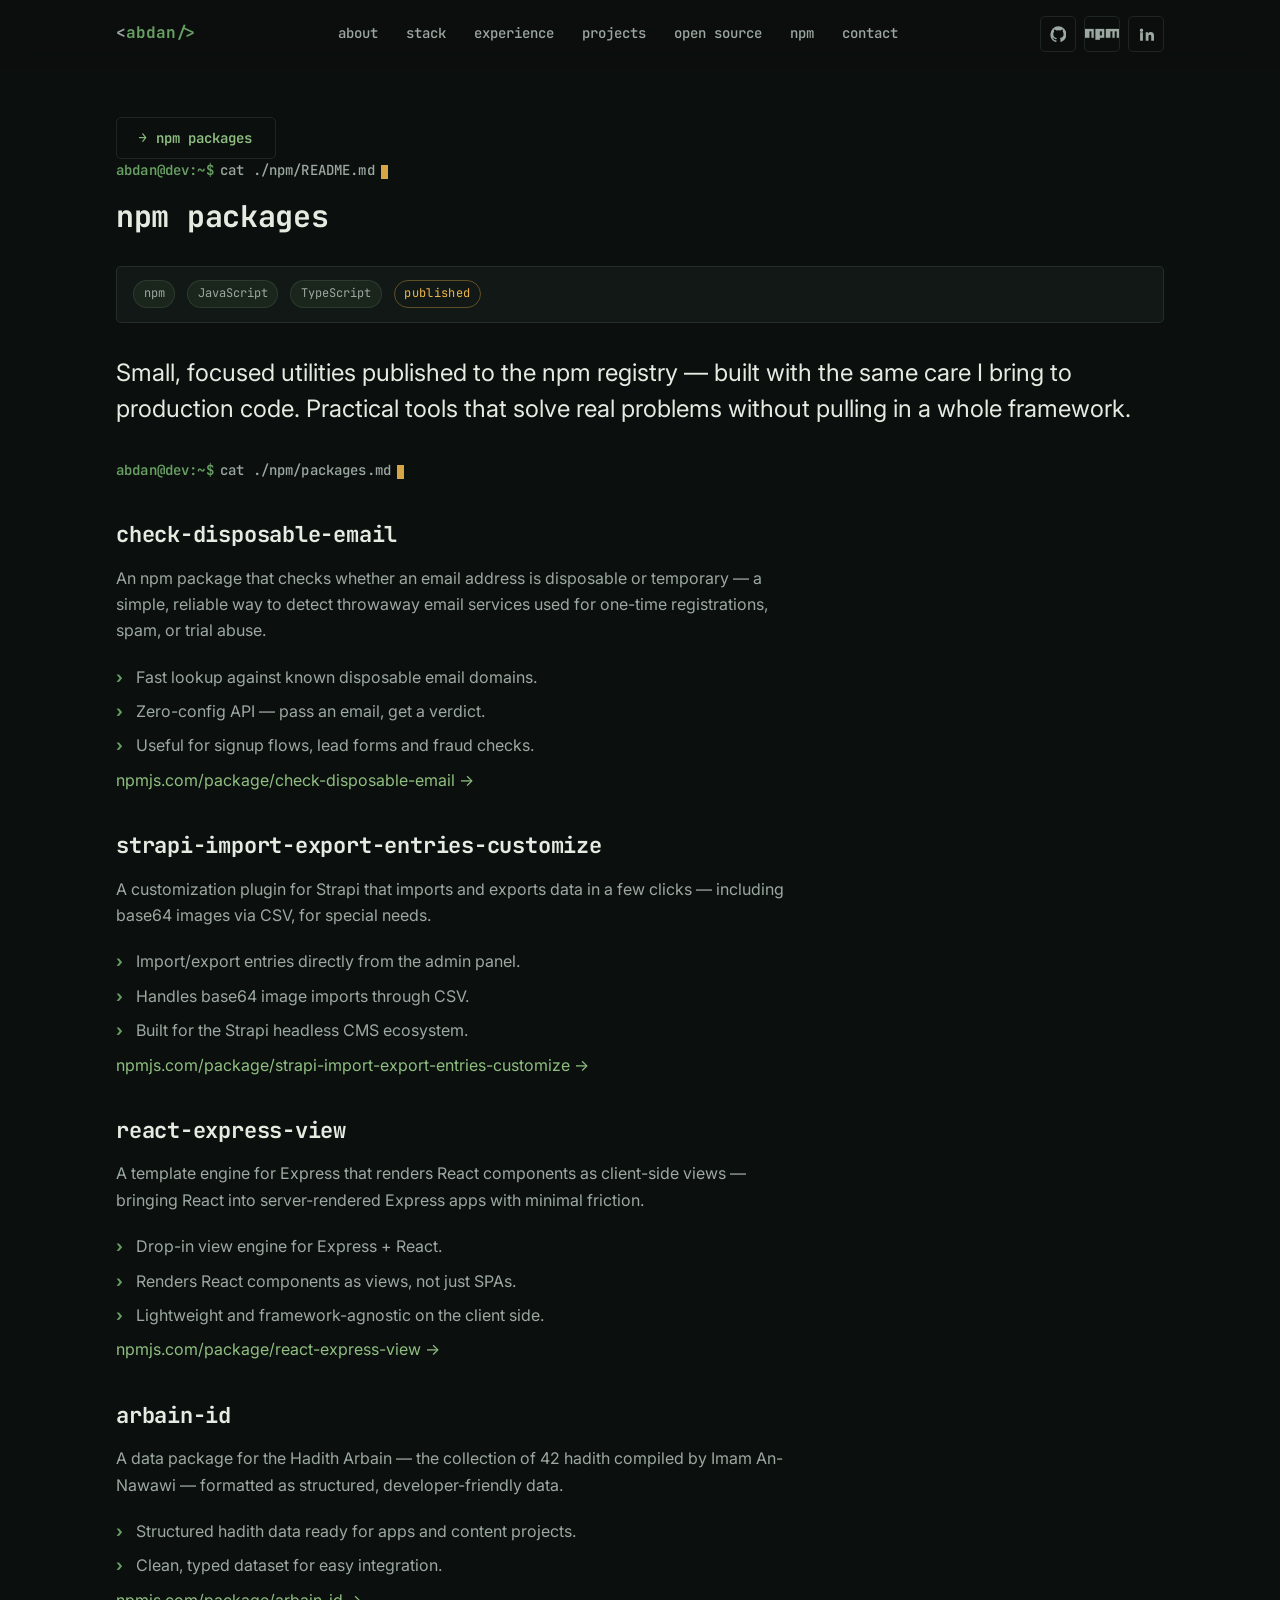
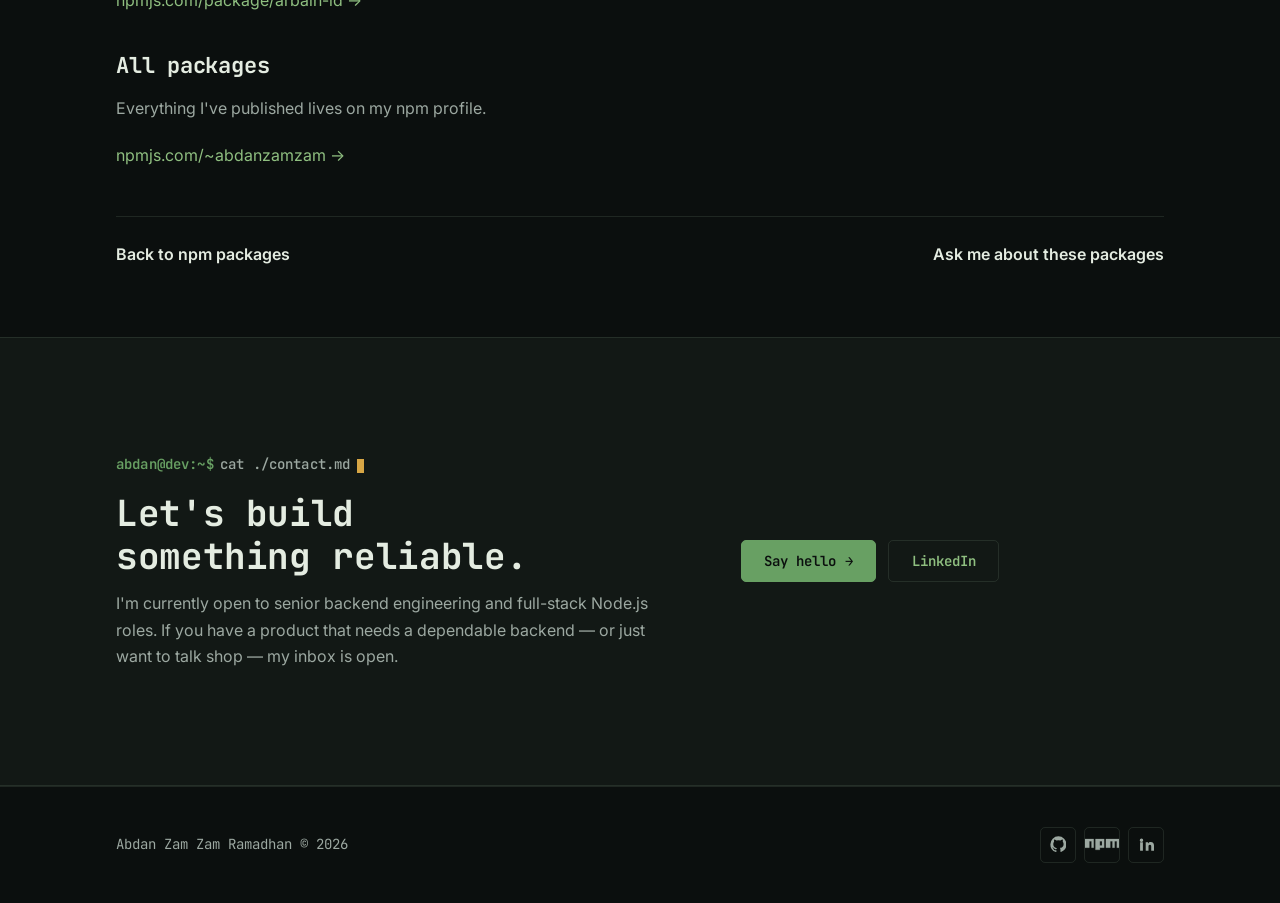
==== npm.html @ b6769aea "Split open source and npm into separate sections with dedicated detail pages" ====
<!doctype html>
<html lang="en">
<head>
  <meta charset="utf-8">
  <meta name="viewport" content="width=device-width, initial-scale=1">

  <!-- Primary meta -->
  <title>npm packages — Abdan Zam Zam Ramadhan</title>
  <meta name="description" content="Published npm packages by Abdan Zam Zam Ramadhan: check-disposable-email, strapi-import-export-entries-customize, react-express-view, and arbain-id.">
  <meta name="author" content="Abdan Zam Zam Ramadhan">
  <meta name="theme-color" content="#0B0F0E">

  <!-- Open Graph -->
  <meta property="og:type" content="article">
  <meta property="og:site_name" content="Abdan Zam Zam Ramadhan">
  <meta property="og:title" content="npm packages">
  <meta property="og:description" content="Published packages on the npm registry — check-disposable-email, strapi-import-export-entries-customize, react-express-view, and arbain-id.">
  <meta property="og:url" content="https://abdanzamzam.github.io/npm.html">
  <meta property="og:image" content="https://abdanzamzam.github.io/assets/images/profile-image.jpg">

  <!-- Favicon -->
  <link rel="icon" type="image/jpeg" href="assets/images/profile-image.jpg">
  <link rel="apple-touch-icon" href="assets/images/profile-image.jpg">

  <!-- Fonts: JetBrains Mono (display) + Inter (body) -->
  <link rel="preconnect" href="https://fonts.googleapis.com">
  <link rel="preconnect" href="https://fonts.gstatic.com" crossorigin>
  <link href="https://fonts.googleapis.com/css2?family=Inter:wght@400;500;600;700&family=JetBrains+Mono:wght@400;500;600;700&display=swap" rel="stylesheet">

  <link href="assets/css/main.css" rel="stylesheet">
</head>

<body>
  <a class="skip-link" href="#main">Skip to content</a>

  <!-- ================= header ================= -->
  <header class="site-header" id="site-header">
    <div class="container header-inner">
      <a class="brand" href="index.html" aria-label="Abdan Zam Zam Ramadhan — home">
        <span class="brand__mark">abdan</span>
      </a>

      <nav class="site-nav" aria-label="Primary">
        <button class="nav-toggle" type="button" aria-expanded="false" aria-controls="site-nav-list" aria-label="Toggle navigation">
          <span></span><span></span><span></span>
        </button>
        <ul class="nav-list" id="site-nav-list">
          <li><a href="index.html#about">about</a></li>
          <li><a href="index.html#stack">stack</a></li>
          <li><a href="index.html#experience">experience</a></li>
          <li><a href="index.html#projects">projects</a></li>
          <li><a href="index.html#open-source">open source</a></li>
          <li><a href="index.html#npm">npm</a></li>
          <li><a href="index.html#contact">contact</a></li>
        </ul>
      </nav>

      <ul class="socials socials--header" aria-label="Social links">
        <li>
          <a href="https://github.com/abdanzamzam/" target="_blank" rel="noopener" aria-label="GitHub profile (opens in new tab)">
            <svg viewBox="0 0 24 24" fill="currentColor" aria-hidden="true" focusable="false"><path d="M12 .5A11.5 11.5 0 0 0 .5 12a11.5 11.5 0 0 0 7.86 10.92c.58.1.79-.25.79-.56v-2c-3.2.7-3.87-1.54-3.87-1.54-.53-1.34-1.29-1.7-1.29-1.7-1.05-.72.08-.7.08-.7 1.16.08 1.77 1.2 1.77 1.2 1.04 1.77 2.7 1.26 3.36.96.1-.75.4-1.26.74-1.55-2.56-.3-5.25-1.28-5.25-5.69 0-1.26.45-2.29 1.19-3.1-.12-.3-.52-1.47.11-3.06 0 0 .97-.32 3.17 1.18a11 11 0 0 1 5.78 0c2.2-1.5 3.17-1.18 3.17-1.18.63 1.59.23 2.76.11 3.06.74.81 1.19 1.84 1.19 3.1 0 4.42-2.7 5.39-5.27 5.67.41.36.78 1.06.78 2.14v3.17c0 .31.2.67.8.56A11.5 11.5 0 0 0 23.5 12 11.5 11.5 0 0 0 12 .5Z"/></svg>
          </a>
        </li>
        <li>
          <a href="https://www.npmjs.com/~abdanzamzam" target="_blank" rel="noopener" aria-label="npm packages by Abdan (opens in new tab)">
            <svg class="socials__npm" viewBox="0 0 780 250" fill="currentColor" stroke="currentColor" stroke-width="5" aria-hidden="true" focusable="false"><path d="M240,250h100v-50h100V0H240V250z M340,50h50v100h-50V50z M480,0v200h100V50h50v150h50V50h50v150h50V0H480z M0,200h100V50h50v150h50V0H0V200z"/></svg>
          </a>
        </li>
        <li>
          <a href="https://www.linkedin.com/in/abdanzamzam/" target="_blank" rel="noopener" aria-label="LinkedIn profile (opens in new tab)">
            <svg viewBox="0 0 24 24" fill="currentColor" aria-hidden="true" focusable="false"><path d="M4.98 3.5a2.49 2.49 0 1 1 0 4.98 2.49 2.49 0 0 1 0-4.98ZM3 9h4v12H3V9Zm7.5 0h3.8v1.71h.05c.53-.95 1.83-1.96 3.77-1.96 4.03 0 4.78 2.65 4.78 6.1V21h-4v-5.4c0-1.29-.02-2.95-1.8-2.95-1.8 0-2.08 1.4-2.08 2.85V21h-4V9Z"/></svg>
          </a>
        </li>
      </ul>
    </div>
  </header>

  <main id="main">
    <!-- ================= work hero ================= -->
    <section class="work-hero" aria-labelledby="work-title">
      <div class="container">
        <a class="btn btn--back" href="index.html#npm">
          <span class="btn__arrow" aria-hidden="true">&larr;</span> npm packages
        </a>

        <p class="eyebrow">cat ./npm/README.md</p>
        <h1 class="section-title" id="work-title">npm packages</h1>
        <div class="work-hero__meta">
          <span class="tag">npm</span>
          <span class="tag">JavaScript</span>
          <span class="tag">TypeScript</span>
          <span class="exp__date">published</span>
        </div>
        <p class="about__lead">
          Small, focused utilities published to the npm registry — built with the same
          care I bring to production code. Practical tools that solve real problems
          without pulling in a whole framework.
        </p>
      </div>
    </section>

    <!-- ================= project body ================= -->
    <section class="section section--tight" aria-label="Package details">
      <div class="container">
        <p class="eyebrow">cat ./npm/packages.md</p>

        <div class="work-section">
          <h2>check-disposable-email</h2>
          <p>
            An npm package that checks whether an email address is disposable or temporary —
            a simple, reliable way to detect throwaway email services used for one-time
            registrations, spam, or trial abuse.
          </p>
          <ul>
            <li>Fast lookup against known disposable email domains.</li>
            <li>Zero-config API — pass an email, get a verdict.</li>
            <li>Useful for signup flows, lead forms and fraud checks.</li>
          </ul>
          <p>
            <a href="https://www.npmjs.com/package/check-disposable-email" target="_blank" rel="noopener">npmjs.com/package/check-disposable-email →</a>
          </p>
        </div>

        <div class="work-section">
          <h2>strapi-import-export-entries-customize</h2>
          <p>
            A customization plugin for Strapi that imports and exports data in a few
            clicks — including base64 images via CSV, for special needs.
          </p>
          <ul>
            <li>Import/export entries directly from the admin panel.</li>
            <li>Handles base64 image imports through CSV.</li>
            <li>Built for the Strapi headless CMS ecosystem.</li>
          </ul>
          <p>
            <a href="https://www.npmjs.com/package/strapi-import-export-entries-customize" target="_blank" rel="noopener">npmjs.com/package/strapi-import-export-entries-customize →</a>
          </p>
        </div>

        <div class="work-section">
          <h2>react-express-view</h2>
          <p>
            A template engine for Express that renders React components as client-side
            views — bringing React into server-rendered Express apps with minimal friction.
          </p>
          <ul>
            <li>Drop-in view engine for Express + React.</li>
            <li>Renders React components as views, not just SPAs.</li>
            <li>Lightweight and framework-agnostic on the client side.</li>
          </ul>
          <p>
            <a href="https://www.npmjs.com/package/react-express-view" target="_blank" rel="noopener">npmjs.com/package/react-express-view →</a>
          </p>
        </div>

        <div class="work-section">
          <h2>arbain-id</h2>
          <p>
            A data package for the Hadith Arbain — the collection of 42 hadith compiled by
            Imam An-Nawawi — formatted as structured, developer-friendly data.
          </p>
          <ul>
            <li>Structured hadith data ready for apps and content projects.</li>
            <li>Clean, typed dataset for easy integration.</li>
          </ul>
          <p>
            <a href="https://www.npmjs.com/package/arbain-id" target="_blank" rel="noopener">npmjs.com/package/arbain-id →</a>
          </p>
        </div>

        <div class="work-section">
          <h2>All packages</h2>
          <p>
            Everything I've published lives on my npm profile.
          </p>
          <p>
            <a href="https://www.npmjs.com/~abdanzamzam" target="_blank" rel="noopener">npmjs.com/~abdanzamzam →</a>
          </p>
        </div>

        <nav class="work-nav" aria-label="Project navigation">
          <a href="index.html#npm">Back to npm packages</a>
          <a href="mailto:abdan.dev@gmail.com?subject=npm%20packages">Ask me about these packages</a>
        </nav>
      </div>
    </section>

    <!-- ================= contact ================= -->
    <section class="contact section" id="contact" aria-labelledby="contact-title">
      <div class="container contact__inner">
        <div>
          <p class="eyebrow" id="contact-title">cat ./contact.md</p>
          <h2 class="contact__title">Let's build something reliable.</h2>
          <p class="contact__text">
            I'm currently open to senior backend engineering and full-stack Node.js roles.
            If you have a product that needs a dependable backend — or just want to talk
            shop — my inbox is open.
          </p>
        </div>
        <div class="contact__actions">
          <a class="btn btn--solid" href="mailto:abdan.dev@gmail.com">Say hello
            <span class="btn__arrow" aria-hidden="true">&rarr;</span>
          </a>
          <a class="btn" href="https://www.linkedin.com/in/abdanzamzam/" target="_blank" rel="noopener">LinkedIn</a>
        </div>
      </div>
    </section>
  </main>

  <!-- ================= footer ================= -->
  <footer class="site-footer">
    <div class="container footer-inner">
      <p class="footer-copy">Abdan Zam Zam Ramadhan © 2026</p>
      <ul class="socials" aria-label="Social links">
        <li>
          <a href="https://github.com/abdanzamzam/" target="_blank" rel="noopener" aria-label="GitHub profile (opens in new tab)">
            <svg viewBox="0 0 24 24" fill="currentColor" aria-hidden="true" focusable="false"><path d="M12 .5A11.5 11.5 0 0 0 .5 12a11.5 11.5 0 0 0 7.86 10.92c.58.1.79-.25.79-.56v-2c-3.2.7-3.87-1.54-3.87-1.54-.53-1.34-1.29-1.7-1.29-1.7-1.05-.72.08-.7.08-.7 1.16.08 1.77 1.2 1.77 1.2 1.04 1.77 2.7 1.26 3.36.96.1-.75.4-1.26.74-1.55-2.56-.3-5.25-1.28-5.25-5.69 0-1.26.45-2.29 1.19-3.1-.12-.3-.52-1.47.11-3.06 0 0 .97-.32 3.17 1.18a11 11 0 0 1 5.78 0c2.2-1.5 3.17-1.18 3.17-1.18.63 1.59.23 2.76.11 3.06.74.81 1.19 1.84 1.19 3.1 0 4.42-2.7 5.39-5.27 5.67.41.36.78 1.06.78 2.14v3.17c0 .31.2.67.8.56A11.5 11.5 0 0 0 23.5 12 11.5 11.5 0 0 0 12 .5Z"/></svg>
          </a>
        </li>
        <li>
          <a href="https://www.npmjs.com/~abdanzamzam" target="_blank" rel="noopener" aria-label="npm packages by Abdan (opens in new tab)">
            <svg class="socials__npm" viewBox="0 0 780 250" fill="currentColor" stroke="currentColor" stroke-width="5" aria-hidden="true" focusable="false"><path d="M240,250h100v-50h100V0H240V250z M340,50h50v100h-50V50z M480,0v200h100V50h50v150h50V50h50v150h50V0H480z M0,200h100V50h50v150h50V0H0V200z"/></svg>
          </a>
        </li>
        <li>
          <a href="https://www.linkedin.com/in/abdanzamzam/" target="_blank" rel="noopener" aria-label="LinkedIn profile (opens in new tab)">
            <svg viewBox="0 0 24 24" fill="currentColor" aria-hidden="true" focusable="false"><path d="M4.98 3.5a2.49 2.49 0 1 1 0 4.98 2.49 2.49 0 0 1 0-4.98ZM3 9h4v12H3V9Zm7.5 0h3.8v1.71h.05c.53-.95 1.83-1.96 3.77-1.96 4.03 0 4.78 2.65 4.78 6.1V21h-4v-5.4c0-1.29-.02-2.95-1.8-2.95-1.8 0-2.08 1.4-2.08 2.85V21h-4V9Z"/></svg>
          </a>
        </li>
      </ul>
    </div>
  </footer>

  <script src="assets/js/main.js"></script>
</body>
</html>
---- assets/css/main.css ----
/* ==========================================================================
   Abdan Zam Zam Ramadhan — portfolio design system
   Theme: "dev terminal" — Node green on a deep, warm-black base.
   --------------------------------------------------------------------------
   Tokens  / Typography / Base / Components / Sections / Motion / Responsive
   ========================================================================== */

/* --------------------------------------------------------------------------
   1. Design tokens
   -------------------------------------------------------------------------- */
:root {
  color-scheme: dark;

  /* palette */
  --bg-deep:        #0B0F0E;   /* page base — near-black, green undertone */
  --bg-panel:       #121815;   /* cards, terminal window */
  --bg-elev:        #171F1B;   /* hovers, raised surfaces */
  --line:           rgba(158, 186, 156, 0.14); /* hairlines */
  --ink:            #E4ECE1;   /* primary text */
  --muted:          #9CA8A1;   /* secondary text */
  --node-green:     #68A063;   /* primary accent — Node.js green */
  --node-bright:    #8FBF80;   /* interactive green (links, focus) */
  --amber:          #EDB64B;   /* secondary accent — terminal gold */

  /* typography */
  --font-mono: 'JetBrains Mono', ui-monospace, 'SFMono-Regular', Menlo, Consolas, monospace;
  --font-body: 'Inter', system-ui, -apple-system, 'Segoe UI', Roboto, sans-serif;

  /* scale (rem, base 16px) — 1.25 major third */
  --fs-xs:   0.75rem;   /* 12px */
  --fs-sm:   0.875rem;  /* 14px */
  --fs-base: 1rem;      /* 16px */
  --fs-md:   1.125rem;  /* 18px */
  --fs-lg:   1.375rem;  /* 22px */
  --fs-xl:   1.75rem;   /* 28px */
  --fs-2xl:  2.5rem;    /* 40px */
  --fs-3xl:  3.25rem;   /* 52px */

  /* layout */
  --container: 68rem;
  --section-pad: clamp(4rem, 9vw, 7.5rem);
  --radius: 0.5rem;
  --radius-sm: 0.3125rem;
  --gap: clamp(1.25rem, 3vw, 2.25rem);

  /* elevation */
  --shadow-window: 0 0 0 1px var(--line), 0 1.5rem 3.5rem -1.5rem rgba(0, 0, 0, 0.6);
}

/* --------------------------------------------------------------------------
   2. Reset & base
   -------------------------------------------------------------------------- */
*,
*::before,
*::after { box-sizing: border-box; }

html {
  scroll-behavior: smooth;
  scroll-padding-top: 5.5rem;
}

body {
  margin: 0;
  background: var(--bg-deep);
  color: var(--ink);
  font-family: var(--font-body);
  font-size: var(--fs-base);
  line-height: 1.65;
  -webkit-font-smoothing: antialiased;
  text-rendering: optimizeLegibility;
  overflow-x: hidden;
}

h1, h2, h3, h4, h5 {
  margin: 0 0 0.6em;
  font-family: var(--font-mono);
  font-weight: 700;
  line-height: 1.2;
  letter-spacing: -0.01em;
  text-wrap: balance;
}

p { margin: 0 0 1.25rem; }
p:last-child { margin-bottom: 0; }

a {
  color: var(--node-bright);
  text-decoration: none;
  border-radius: var(--radius-sm);
}
a:hover { color: var(--amber); }

ul, ol { margin: 0; padding: 0; }
li { list-style: none; }

img, svg {
  display: block;
  max-width: 100%;
  height: auto;
}

figure { margin: 0; }

strong { font-weight: 600; }

::selection {
  background: var(--node-green);
  color: var(--bg-deep);
}

/* Visible keyboard focus — never globally disable outlines */
:focus-visible {
  outline: 2px solid var(--node-bright);
  outline-offset: 3px;
}

/* Skip link */
.skip-link {
  position: absolute;
  left: 0.75rem;
  top: -3.5rem;
  z-index: 100;
  padding: 0.75rem 1rem;
  background: var(--node-bright);
  color: var(--bg-deep);
  font-family: var(--font-mono);
  font-size: var(--fs-sm);
  font-weight: 700;
  border-radius: var(--radius-sm);
  transition: top 0.2s ease;
}
.skip-link:focus-visible { top: 0.75rem; }

/* --------------------------------------------------------------------------
   3. Layout primitives
   -------------------------------------------------------------------------- */
.container {
  width: 100%;
  max-width: var(--container);
  margin-inline: auto;
  padding-inline: 1.25rem;
}

.section { padding-block: var(--section-pad); }

.section--tight { padding-top: 0; padding-bottom: calc(var(--section-pad) * 0.6); }

.grid {
  display: grid;
  gap: var(--gap);
}

/* Eyebrow — a terminal-prompt line above each section title */
.eyebrow {
  display: block;
  margin: 0 0 1rem;
  font-family: var(--font-mono);
  font-size: var(--fs-sm);
  font-weight: 500;
  letter-spacing: 0.01em;
  color: var(--muted);
  overflow-wrap: anywhere;
}
.eyebrow::before {
  content: 'abdan@dev:~$';
  color: var(--node-green);
  font-weight: 600;
  margin-right: 0.4rem;
}
.eyebrow::after {
  content: '';
  display: inline-block;
  width: 0.5em;
  height: 1em;
  margin-left: 0.4rem;
  vertical-align: text-bottom;
  background: var(--amber);
  opacity: 0.9;
}

.section-title {
  font-size: clamp(1.375rem, 2.4vw, 1.875rem);
  color: var(--ink);
  margin-bottom: 2rem;
}

/* --------------------------------------------------------------------------
   4. Buttons
   -------------------------------------------------------------------------- */
.btn {
  display: inline-flex;
  align-items: center;
  gap: 0.55rem;
  padding: 0.8rem 1.4rem;
  font-family: var(--font-mono);
  font-size: var(--fs-sm);
  font-weight: 600;
  line-height: 1;
  color: var(--node-bright);
  background: transparent;
  border: 1px solid var(--line);
  border-radius: var(--radius-sm);
  cursor: pointer;
  transition: border-color 0.2s ease, color 0.2s ease, background-color 0.2s ease;
}
.btn:hover {
  color: var(--amber);
  border-color: rgba(237, 182, 75, 0.5);
  background: rgba(237, 182, 75, 0.05);
}
.btn--solid {
  color: var(--bg-deep);
  background: var(--node-green);
  border-color: var(--node-green);
}
.btn--solid:hover {
  color: var(--bg-deep);
  background: var(--node-bright);
  border-color: var(--node-bright);
}
.btn .btn__arrow { transition: transform 0.2s ease; }
.btn:hover .btn__arrow { transform: translateX(3px); }
.btn--back .btn__arrow { transform: rotate(180deg); }
.btn--back:hover .btn__arrow { transform: rotate(180deg) translateX(3px); }

/* --------------------------------------------------------------------------
   5. Header / nav
   -------------------------------------------------------------------------- */
.site-header {
  position: sticky;
  top: 0;
  z-index: 50;
  background: color-mix(in srgb, var(--bg-deep) 82%, transparent);
  -webkit-backdrop-filter: blur(10px);
  backdrop-filter: blur(10px);
  border-bottom: 1px solid transparent;
  transition: border-color 0.3s ease;
}
.site-header.is-scrolled { border-color: var(--line); }

.header-inner {
  display: flex;
  align-items: center;
  justify-content: space-between;
  gap: 1rem;
  height: 4.25rem;
}

.brand {
  font-family: var(--font-mono);
  font-size: var(--fs-base);
  font-weight: 700;
  color: var(--ink);
  display: inline-flex;
  align-items: center;
  gap: 0.6rem;
  white-space: nowrap;
}
.brand .brand__mark {
  color: var(--node-green);
  display: inline-block;
  transform: translateY(-1px);
}
.brand .brand__mark::before { content: '<'; color: var(--muted); }
.brand .brand__mark::after  { content: '/>'; }
.brand:hover { color: var(--ink); }

/* Desktop nav */
.nav-list {
  display: flex;
  align-items: center;
  gap: clamp(0.5rem, 1.6vw, 1.25rem);
}
.nav-list a {
  font-family: var(--font-mono);
  font-size: var(--fs-sm);
  font-weight: 500;
  color: var(--muted);
  padding: 0.4rem 0.25rem;
  min-height: 2.75rem;
  display: inline-flex;
  align-items: center;
  border-bottom: 1px solid transparent;
  border-radius: 0;
}
.nav-list a:hover { color: var(--ink); }
.nav-list a.is-active { color: var(--ink); border-bottom-color: var(--node-green); }

/* Mobile toggle + panel */
.nav-toggle {
  display: none;
  flex-direction: column;
  justify-content: center;
  gap: 5px;
  width: 2.5rem;
  height: 2.5rem;
  padding: 0.55rem;
  background: transparent;
  border: 1px solid var(--line);
  border-radius: var(--radius-sm);
  cursor: pointer;
}
.nav-toggle span {
  display: block;
  height: 2px;
  width: 100%;
  background: var(--ink);
  border-radius: 2px;
  transition: transform 0.25s ease, opacity 0.25s ease;
}
.nav-toggle[aria-expanded='true'] span:nth-child(1) { transform: translateY(7px) rotate(45deg); }
.nav-toggle[aria-expanded='true'] span:nth-child(2) { opacity: 0; }
.nav-toggle[aria-expanded='true'] span:nth-child(3) { transform: translateY(-7px) rotate(-45deg); }

/* --------------------------------------------------------------------------
   6. Terminal (signature hero)
   -------------------------------------------------------------------------- */
.hero { padding-block: clamp(2rem, 5vw, 3.25rem) var(--section-pad); }

.terminal {
  width: 100%;
  max-width: var(--container);
  margin-inline: auto;
  background: var(--bg-panel);
  border: 1px solid var(--line);
  border-radius: var(--radius);
  box-shadow: var(--shadow-window);
  overflow: hidden;
  font-family: var(--font-mono);
}

.terminal__bar {
  display: flex;
  align-items: center;
  gap: 0.5rem;
  padding: 0.75rem 1rem;
  background: var(--bg-elev);
  border-bottom: 1px solid var(--line);
}
.terminal__dot {
  width: 0.7rem;
  height: 0.7rem;
  border-radius: 50%;
  background: var(--line);
}
.terminal__dot:nth-child(1) { background: #E06C60; }
.terminal__dot:nth-child(2) { background: #E5B95B; }
.terminal__dot:nth-child(3) { background: #68A063; }
.terminal__title {
  flex: 1;
  text-align: center;
  font-size: var(--fs-xs);
  color: var(--muted);
  letter-spacing: 0.04em;
  white-space: nowrap;
  overflow: hidden;
  text-overflow: ellipsis;
}
.terminal__title code {
  background: none;
  color: var(--muted);
  padding: 0;
}

.terminal__body {
  padding: clamp(1.25rem, 3.5vw, 2.25rem);
  font-size: clamp(0.8125rem, 1.8vw, 1rem);
  line-height: 1.8;
  min-height: 24rem;
}

.term-line { display: flex; flex-wrap: wrap; align-items: center; gap: 0 0.5rem; }
.term-line--cmd { margin-block: 1rem 0.35rem; }

/* The final cursor line sits below the CTA buttons — give it a bit more breathing room. */
.term-line[data-cursor-line] { padding-top: 0.75rem; }
.term-prompt {
  color: var(--node-green);
  font-weight: 600;
  white-space: nowrap;
}
.term-prompt .term-prompt__tilde { color: var(--muted); }
.term-cmd { color: var(--ink); word-break: break-word; }

.term-out {
  color: var(--muted);
  overflow-wrap: anywhere;
  word-break: break-word;
}
.term-out strong { color: var(--ink); }
.term-out .term-out__accent { color: var(--node-bright); }

.term-out--name { font-size: 1.35em; line-height: 1.3; color: var(--ink); font-weight: 700; margin: 0.25rem 0 0.5rem; }

.term-out--block {
  padding-left: 0.5rem;
  border-left: 2px solid var(--line);
  margin-top: 0.5rem;
}

.term-comment { color: var(--muted); opacity: 0.8; }

.term-list { margin: 0.35rem 0 0.75rem; }
.term-list li {
  font-family: var(--font-mono);
  color: var(--muted);
  padding-left: 1.25rem;
  position: relative;
  margin-bottom: 0.25rem;
}
.term-list li::before {
  content: '›';
  position: absolute;
  left: 0;
  color: var(--node-green);
  font-weight: 700;
}

.term-cursor {
  display: inline-block;
  width: 0.6em;
  height: 1.3em;
  margin-left: 0.15rem;
  vertical-align: text-bottom;
  background: var(--amber);
  animation: blink 1.1s steps(2, start) infinite;
}
@keyframes blink { 50% { opacity: 0; } }

/* Typed lines & outputs are hidden only while JS drives the terminal,
   so the full content stays visible for no-JS / assistive tech users. */
.js .term-line--hidden,
.js .term-out--hidden { display: none; }

.term-cta {
  margin-top: 1.75rem;
  display: flex;
  flex-wrap: wrap;
  gap: 0.75rem;
}

/* Tighten the terminal hero at small widths so it fits without overflow */
@media (max-width: 26rem) {
  .hero { padding-top: 1.25rem; }
  .terminal__body {
    padding: 1.1rem;
    font-size: 0.8125rem;
    min-height: 0;
    line-height: 1.75;
  }
  .term-cta { flex-direction: column; }
  .term-cta .btn { justify-content: center; }
}

/* Status strip under terminal */
.hero-status {
  margin-top: 1.25rem;
  display: flex;
  flex-wrap: wrap;
  gap: 0.5rem 1.75rem;
  font-family: var(--font-mono);
  font-size: var(--fs-sm);
  color: var(--muted);
}
.hero-status b {
  color: var(--node-bright);
  font-weight: 600;
}

/* --------------------------------------------------------------------------
   7. About
   -------------------------------------------------------------------------- */
.about__grid {
  display: grid;
  grid-template-columns: 1fr;
  gap: var(--gap);
  align-items: start;
}
.about__lead {
  font-size: clamp(1.125rem, 2.2vw, 1.5rem);
  line-height: 1.5;
  font-weight: 400;
  color: var(--ink);
  margin-bottom: 1.25rem;
}
.about__lead em { color: var(--node-bright); font-style: normal; }

.about__text { color: var(--muted); max-width: 46rem; }

.about__aside {
  background: var(--bg-panel);
  border: 1px solid var(--line);
  border-radius: var(--radius);
  padding: 1.5rem;
  font-size: var(--fs-sm);
}
.about__portrait {
  margin: -1.5rem -1.5rem 1.5rem;
  border-bottom: 1px solid var(--line);
  overflow: hidden;
  border-radius: var(--radius) var(--radius) 0 0;
}
.about__portrait img { width: 100%; }
.about__aside-title {
  font-family: var(--font-mono);
  font-size: var(--fs-xs);
  text-transform: uppercase;
  letter-spacing: 0.08em;
  color: var(--muted);
  margin-bottom: 1rem;
}
.about__aside dl { display: grid; grid-template-columns: auto 1fr; gap: 0.6rem 1rem; margin: 0; }
.about__aside dt { color: var(--node-green); font-family: var(--font-mono); font-weight: 600; }
.about__aside dd { margin: 0; color: var(--ink); overflow-wrap: anywhere; }

/* --------------------------------------------------------------------------
   8. Skills
   -------------------------------------------------------------------------- */
.skills__cols {
  display: grid;
  grid-template-columns: 1fr;
  gap: clamp(1.75rem, 5vw, 4rem);
}
.skills__group-title {
  font-family: var(--font-mono);
  font-size: var(--fs-sm);
  font-weight: 700;
  letter-spacing: 0.05em;
  text-transform: uppercase;
  color: var(--amber);
  margin-bottom: 1.25rem;
  display: flex;
  align-items: center;
  gap: 0.75rem;
}
.skills__group-title::before {
  content: '';
  width: 1.5rem;
  height: 1px;
  background: var(--amber);
  opacity: 0.5;
}

.chips { display: flex; flex-wrap: wrap; gap: 0.65rem; }
.chip {
  font-family: var(--font-mono);
  font-size: var(--fs-sm);
  color: var(--ink);
  background: var(--bg-panel);
  border: 1px solid var(--line);
  border-radius: 100px;
  padding: 0.45rem 0.95rem;
  transition: border-color 0.2s ease, color 0.2s ease;
}
.chip:hover {
  border-color: var(--node-green);
  color: var(--node-bright);
}
.chip--accent { border-color: rgba(104, 160, 99, 0.45); }

/* --------------------------------------------------------------------------
   9. Experience
   -------------------------------------------------------------------------- */
.timeline { position: relative; padding-left: 1.5rem; }
.timeline::before {
  content: '';
  position: absolute;
  left: 0;
  top: 0.25rem;
  bottom: 0.25rem;
  width: 1px;
  background: linear-gradient(var(--node-green), var(--line));
}

.timeline__item { position: relative; padding-bottom: 2.75rem; }
.timeline__item:last-child { padding-bottom: 0; }
.timeline__item::before {
  content: '';
  position: absolute;
  left: calc(-1.5rem - 4px);
  top: 0.4rem;
  width: 9px;
  height: 9px;
  border-radius: 50%;
  background: var(--bg-deep);
  border: 2px solid var(--node-green);
}

.exp__meta {
  display: flex;
  flex-wrap: wrap;
  align-items: baseline;
  gap: 0.25rem 0.75rem;
  margin-bottom: 0.75rem;
}
.exp__role {
  font-family: var(--font-mono);
  font-size: var(--fs-md);
  font-weight: 700;
  color: var(--ink);
}
.exp__company { color: var(--node-bright); font-weight: 600; }
.exp__date {
  font-family: var(--font-mono);
  font-size: var(--fs-xs);
  letter-spacing: 0.03em;
  color: var(--amber);
  border: 1px solid rgba(237, 182, 75, 0.35);
  border-radius: 100px;
  padding: 0.2rem 0.6rem;
  white-space: nowrap;
}

.exp__desc { color: var(--muted); font-size: var(--fs-sm); max-width: 42rem; }
.exp__desc + .exp__highlights { margin-top: 1rem; }

.exp__highlights { margin: 0.75rem 0 0; }
.exp__highlights li {
  position: relative;
  padding-left: 1.25rem;
  color: var(--muted);
  font-size: var(--fs-sm);
  line-height: 1.7;
  margin-bottom: 0.5rem;
}
.exp__highlights li::before {
  content: '';
  position: absolute;
  left: 0;
  top: 0.65em;
  width: 6px;
  height: 6px;
  border-radius: 1px;
  background: var(--node-green);
  transform: rotate(45deg);
}
.exp__highlights li strong { color: var(--ink); }

/* Achievements & community — tucked under the timeline, same visual language */
.exp__extra {
  margin-top: 2.5rem;
  padding-top: 1.5rem;
  border-top: 1px solid var(--line);
}
.exp__extra-title {
  font-family: var(--font-mono);
  font-size: var(--fs-sm);
  font-weight: 600;
  letter-spacing: 0.02em;
  color: var(--amber);
  margin: 0 0 0.9rem;
}

/* --------------------------------------------------------------------------
   10. Projects
   -------------------------------------------------------------------------- */
.projects__grid {
  display: grid;
  grid-template-columns: 1fr;
  gap: 1.25rem;
}

.project-card {
  display: flex;
  flex-direction: column;
  gap: 0.25rem;
  padding: 1.5rem;
  background: var(--bg-panel);
  border: 1px solid var(--line);
  border-radius: var(--radius);
  transition: border-color 0.25s ease, transform 0.25s ease, background-color 0.25s ease;
}
.project-card:hover {
  border-color: rgba(104, 160, 99, 0.5);
  background: var(--bg-elev);
  transform: translateY(-3px);
}
.project-card__head {
  display: flex;
  align-items: flex-start;
  justify-content: space-between;
  gap: 0.75rem;
  margin-bottom: 0.5rem;
}
.project-card__title {
  font-family: var(--font-mono);
  font-size: var(--fs-lg);
  font-weight: 700;
  color: var(--ink);
  margin: 0;
  line-height: 1.25;
}
.project-card__external {
  display: inline-flex;
  align-items: center;
  justify-content: center;
  width: 2rem;
  height: 2rem;
  flex: none;
  border: 1px solid var(--line);
  border-radius: var(--radius-sm);
  color: var(--muted);
  transition: color 0.2s ease, border-color 0.2s ease;
}
.project-card__external:hover { color: var(--node-bright); border-color: var(--node-green); }
.project-card__external svg { width: 1.1rem; height: 1.1rem; }

.project-card__role {
  font-family: var(--font-mono);
  font-size: var(--fs-xs);
  text-transform: uppercase;
  letter-spacing: 0.07em;
  color: var(--amber);
  margin-bottom: 0.75rem;
}

.project-card p { color: var(--muted); font-size: var(--fs-sm); flex: 1; }

.project-card__tags { display: flex; flex-wrap: wrap; gap: 0.4rem; margin-top: 1rem; }
.tag {
  font-family: var(--font-mono);
  font-size: var(--fs-xs);
  color: var(--muted);
  background: rgba(104, 160, 99, 0.1);
  border: 1px solid var(--line);
  border-radius: 100px;
  padding: 0.2rem 0.6rem;
}

.projects__note {
  margin-top: 2rem;
  font-family: var(--font-mono);
  font-size: var(--fs-sm);
  color: var(--muted);
}
.projects__note a { color: var(--node-bright); }
.projects__note a:hover { color: var(--amber); }

/* --------------------------------------------------------------------------
   11. Work detail page
   -------------------------------------------------------------------------- */
.work-hero { padding-block: 3rem 2rem; }

.work-hero__meta {
  display: flex;
  flex-wrap: wrap;
  align-items: center;
  gap: 0.5rem 0.75rem;
  margin: 1.25rem 0 2rem;
  padding: 0.85rem 1rem;
  background: var(--bg-panel);
  border: 1px solid var(--line);
  border-radius: var(--radius-sm);
}

.work-figure {
  margin: 2.5rem 0;
}
.work-figure img {
  border: 1px solid var(--line);
  border-radius: var(--radius);
  width: 100%;
}
.work-figure figcaption {
  margin-top: 0.75rem;
  font-family: var(--font-mono);
  font-size: var(--fs-xs);
  color: var(--muted);
  letter-spacing: 0.02em;
}

.work-section { margin-top: 2.5rem; }
.work-section > h2 {
  font-size: var(--fs-lg);
  margin-bottom: 1rem;
}
.work-section p, .work-section li { color: var(--muted); }
.work-section p {
  max-width: 68ch;
}

.work-section ul { margin-top: 0.75rem; }
.work-section ul li {
  position: relative;
  padding-left: 1.25rem;
  margin-bottom: 0.5rem;
  color: var(--muted);
}
.work-section ul li::before {
  content: '›';
  position: absolute;
  left: 0;
  color: var(--node-green);
  font-weight: 700;
}

.work-section .stack {
  display: flex;
  flex-wrap: wrap;
  gap: 0.5rem;
}

.work-nav {
  display: flex;
  justify-content: space-between;
  align-items: center;
  gap: 1rem;
  margin-top: 3rem;
  padding-top: 1.5rem;
  border-top: 1px solid var(--line);
}
.work-nav__label {
  display: block;
  font-family: var(--font-mono);
  font-size: var(--fs-xs);
  text-transform: uppercase;
  letter-spacing: 0.07em;
  color: var(--muted);
  margin-bottom: 0.35rem;
}
.work-nav a { color: var(--ink); font-weight: 600; }
.work-nav a:hover { color: var(--node-bright); }

/* --------------------------------------------------------------------------
   12. Contact
   -------------------------------------------------------------------------- */
.contact {
  background: var(--bg-panel);
  border-top: 1px solid var(--line);
  border-bottom: 1px solid var(--line);
}
.contact__inner {
  display: grid;
  grid-template-columns: 1fr;
  gap: 2rem;
  align-items: center;
}
.contact__title { font-size: clamp(1.5rem, 3vw, 2.25rem); margin-bottom: 0.75rem; }
.contact__text { color: var(--muted); max-width: 34rem; }
.contact__actions { display: flex; flex-wrap: wrap; gap: 0.75rem; }

/* --------------------------------------------------------------------------
   13. Footer
   -------------------------------------------------------------------------- */
.site-footer {
  padding-block: 2.5rem;
  border-top: 1px solid var(--line);
}
.footer-inner {
  display: flex;
  flex-wrap: wrap;
  align-items: center;
  justify-content: space-between;
  gap: 1.25rem;
}
.footer-copy {
  font-family: var(--font-mono);
  font-size: var(--fs-sm);
  color: var(--muted);
  margin: 0;
}
.footer-copy a { color: var(--muted); }
.footer-copy a:hover { color: var(--node-bright); }

/* Social row (header + footer) */
.socials { display: flex; align-items: center; gap: 0.5rem; }
.socials a {
  display: inline-flex;
  align-items: center;
  justify-content: center;
  width: 2.25rem;
  height: 2.25rem;
  border: 1px solid var(--line);
  border-radius: var(--radius-sm);
  color: var(--muted);
  transition: color 0.2s ease, border-color 0.2s ease, transform 0.2s ease;
}
.socials a:hover {
  color: var(--node-bright);
  border-color: var(--node-green);
  transform: translateY(-2px);
}
.socials a svg { width: 1.05rem; height: 1.05rem; }
/* npm logo is wide (780×250) — scale by height so it stays readable inside the square button */
.socials a svg.socials__npm { width: auto; height: 0.8rem; }

/* --------------------------------------------------------------------------
   14. Scroll-reveal motion (JS-gated, reduced-motion safe)
   The hidden state only applies when JS is active, so no-JS users and
   assistive tech always get the content fully visible.
   -------------------------------------------------------------------------- */
.js .reveal {
  opacity: 0;
  transform: translateY(18px);
  transition: opacity 0.6s ease, transform 0.6s ease;
}
.js .reveal.is-visible { opacity: 1; transform: none; }

/* --------------------------------------------------------------------------
   15. Responsive
   -------------------------------------------------------------------------- */
@media (min-width: 42rem) {
  .about__grid { grid-template-columns: 1fr 19rem; }
  .projects__grid { grid-template-columns: repeat(2, 1fr); }
  .contact__inner { grid-template-columns: 1.4fr 1fr; }
}

@media (min-width: 56rem) {
  .skills__cols { grid-template-columns: 1fr 1fr; }
  .skills__cols > .skills__group:last-child { grid-column: 1 / -1; }
  .hero-status { gap: 0.5rem 2.25rem; }
}

@media (max-width: 42rem) {
  .nav-toggle { display: inline-flex; }
  .nav-list {
    position: fixed;
    inset: 4.25rem 0 auto 0;
    flex-direction: column;
    align-items: stretch;
    gap: 0;
    background: var(--bg-deep);
    border-bottom: 1px solid var(--line);
    padding: 0.75rem 1.25rem 1.25rem;
    transform: translateY(-110%);
    visibility: hidden;
    pointer-events: none;
    transition: transform 0.3s ease, visibility 0s linear 0.3s;
  }
  .nav-list.is-open {
    transform: none;
    visibility: visible;
    pointer-events: auto;
    transition: transform 0.3s ease, visibility 0s;
  }
  .nav-list a {
    display: flex;
    align-items: center;
    min-height: 3rem;
    padding: 0.5rem 0;
    border-bottom: 1px solid var(--line);
    border-radius: 0;
  }
  .nav-list a.is-active { border-bottom-color: var(--node-green); }
  .socials--header { display: none; }

  /* Mobile 44px tap targets */
  .socials a {
    width: 2.75rem;
    height: 2.75rem;
  }
  .project-card__external {
    width: 2.75rem;
    height: 2.75rem;
  }
  .btn {
    min-height: 3rem;
    padding-block: 0.75rem;
  }

  /* Work detail: stacked nav links, full-width tap area */
  .work-nav {
    flex-direction: column;
    align-items: stretch;
    gap: 0.5rem;
  }
  .work-nav a {
    display: block;
    text-align: center;
    padding: 0.85rem 1rem;
    border: 1px solid var(--line);
    border-radius: var(--radius-sm);
  }
  .work-nav a:hover { color: var(--ink); border-color: var(--node-green); }

  /* Extra breathing room between sections on small screens */
  .section { padding-block: clamp(4.5rem, 14vw, 6.5rem); }
}

@media (prefers-reduced-motion: reduce) {
  html { scroll-behavior: auto; }
  *,
  *::before,
  *::after {
    animation-duration: 0.01ms !important;
    animation-iteration-count: 1 !important;
    transition-duration: 0.01ms !important;
  }
  .reveal { opacity: 1; transform: none; }
  .eyebrow::after {
    animation: none;
    opacity: 0;
  }
}
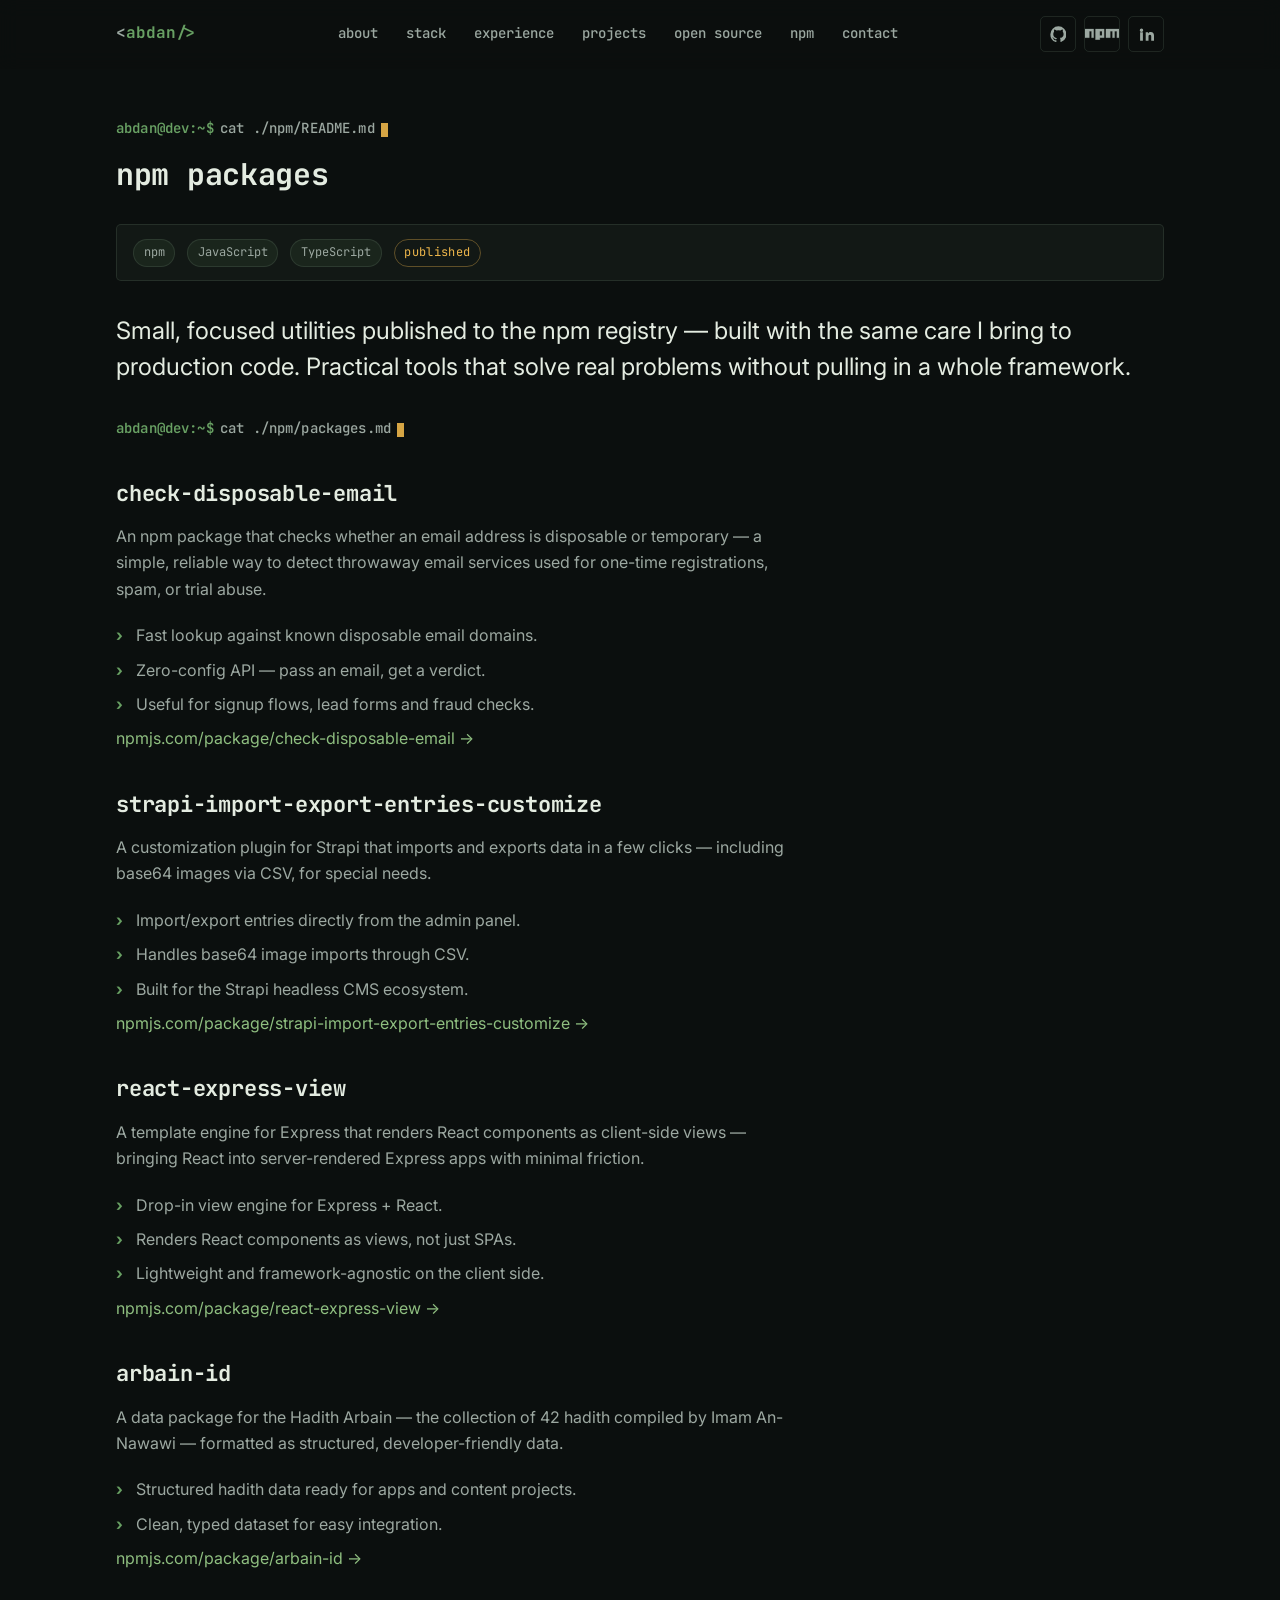
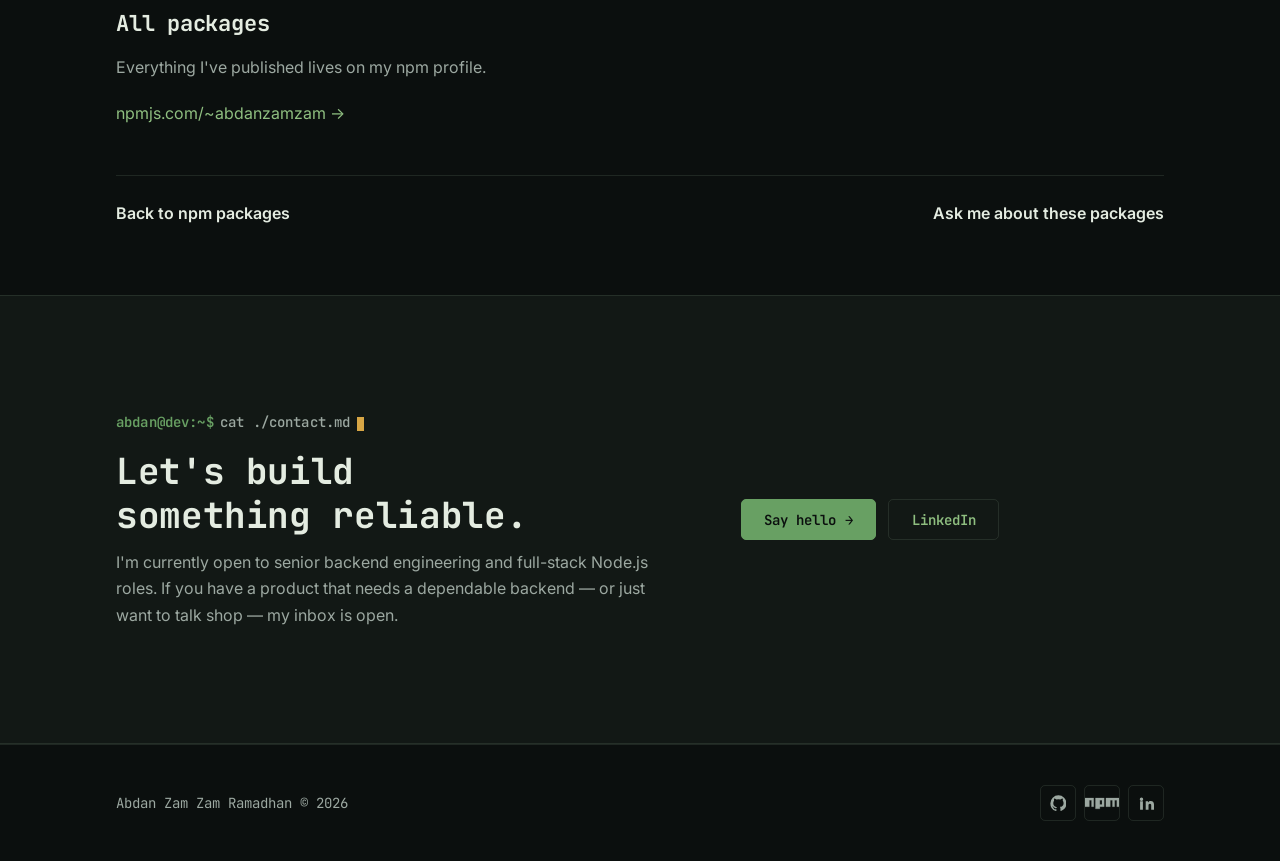
==== commit 1c8280ac: "Remove back buttons from detail pages" ====
--- a/npm.html
+++ b/npm.html
@@ -79,9 +79,6 @@
     <!-- ================= work hero ================= -->
     <section class="work-hero" aria-labelledby="work-title">
       <div class="container">
-        <a class="btn btn--back" href="index.html#npm">
-          <span class="btn__arrow" aria-hidden="true">&larr;</span> npm packages
-        </a>
 
         <p class="eyebrow">cat ./npm/README.md</p>
         <h1 class="section-title" id="work-title">npm packages</h1>
